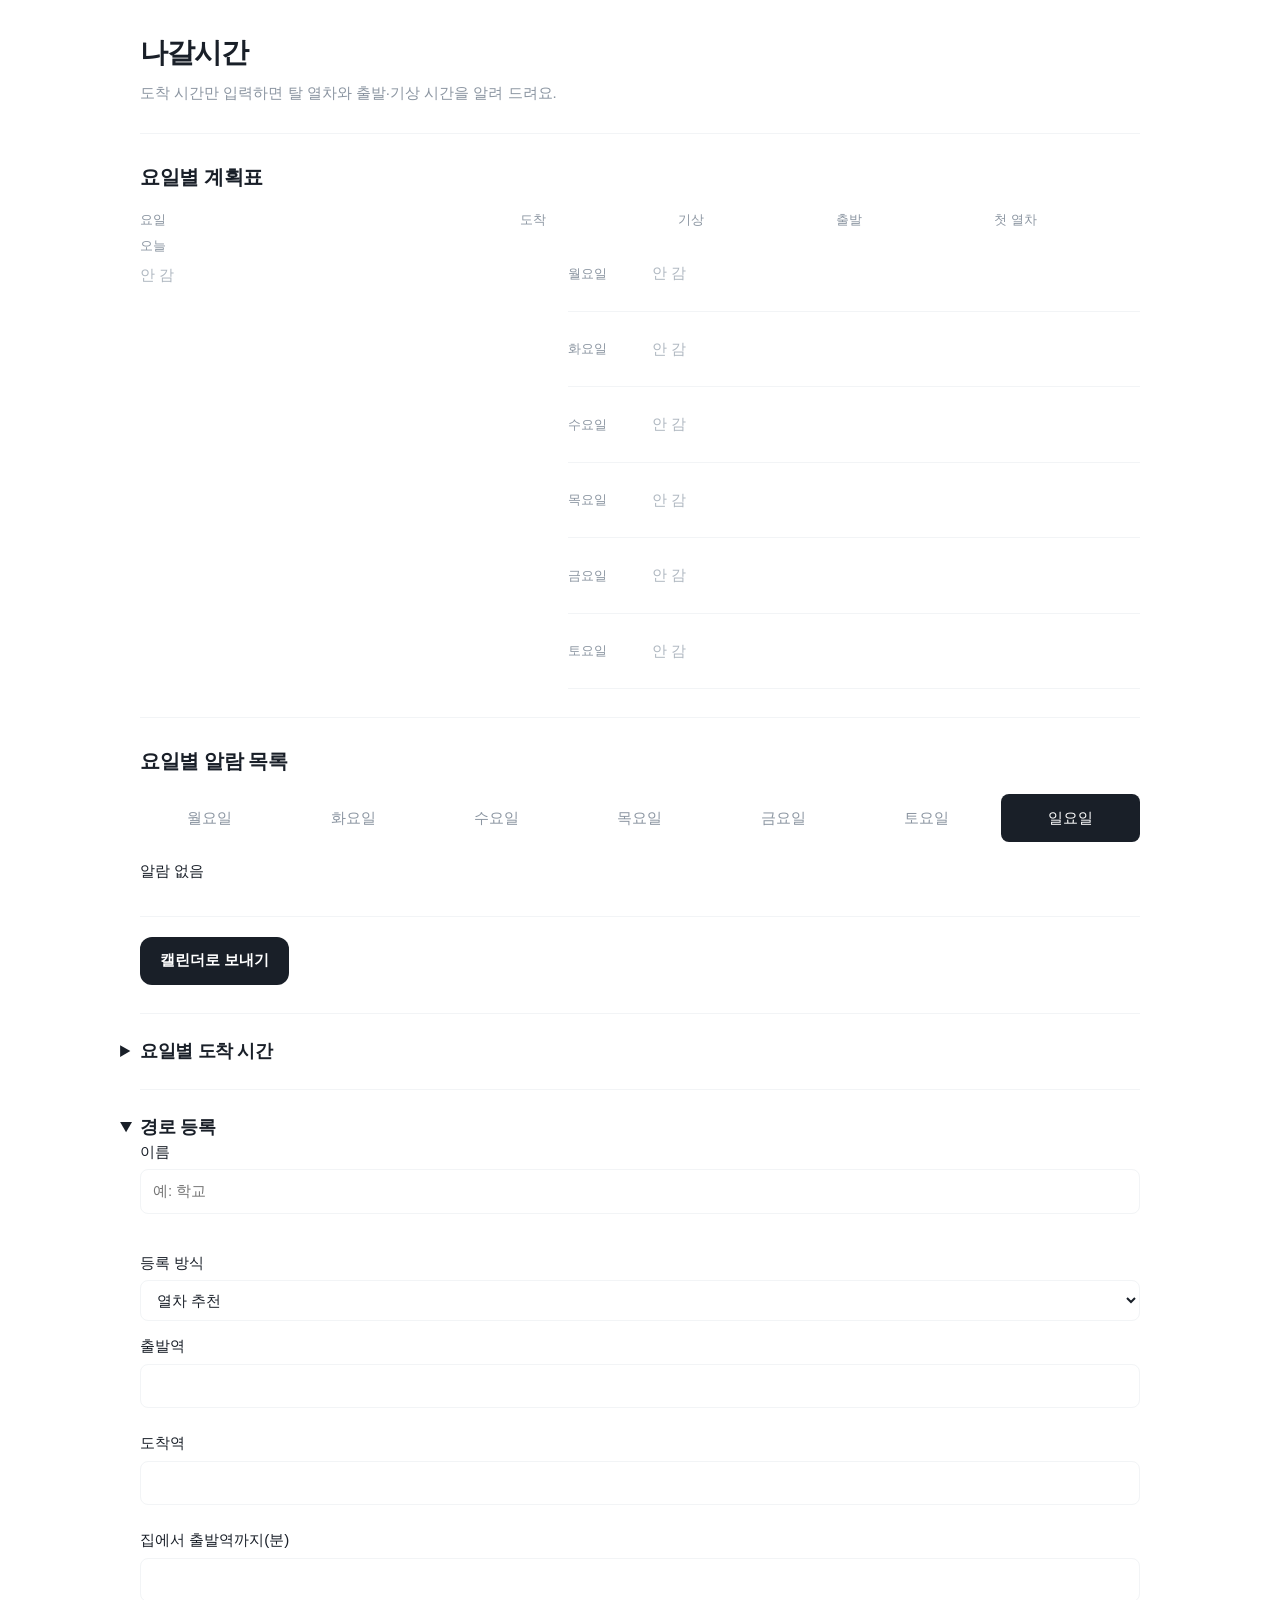
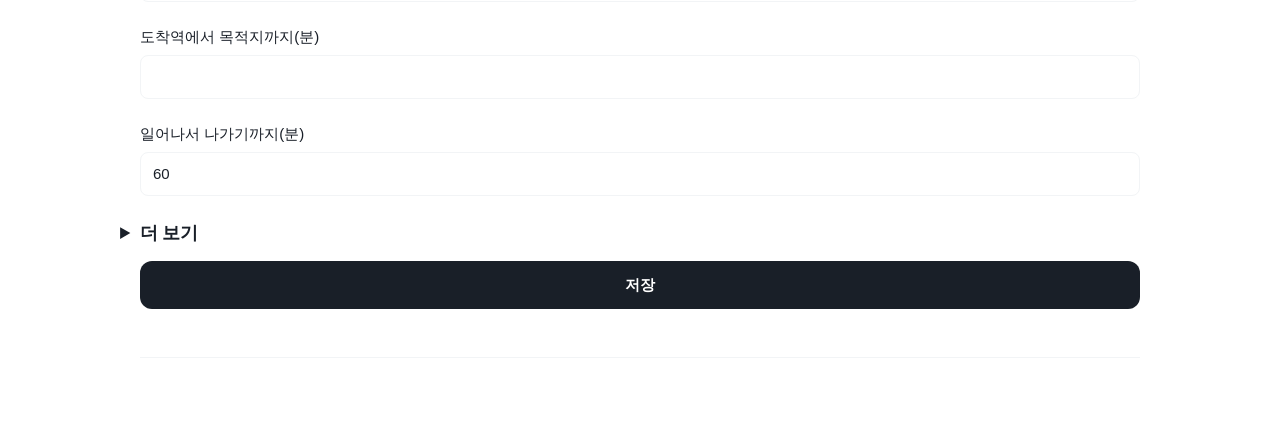
==== index.html @ 50c1e47e "style: 화면을 단순한 반응형 레이아웃으로 개편 Co-authored-by: Copilot <223556219+Copilot@users.noreply.github.com>" ====
<!doctype html>
<html lang="ko">
<head>
  <meta charset="utf-8">
  <meta name="viewport" content="width=device-width, initial-scale=1">
  <title>나갈시간</title>
  <link rel="stylesheet" href="css/style.css">
</head>
<body>
  <main>
    <header class="app-header">
      <h1>나갈시간</h1>
      <p>도착 시간만 입력하면 탈 열차와 출발·기상 시간을 알려 드려요.</p>
    </header>

    <section>
      <h2>요일별 계획표</h2>
      <div class="plan-table-head" aria-hidden="true">
        <span>요일</span>
        <div><span>도착</span><span>기상</span><span>출발</span><span>첫 열차</span></div>
      </div>
      <div id="plan-grid"></div>
    </section>

    <section>
      <h2>요일별 알람 목록</h2>
      <div id="alarm-tabs" role="tablist"></div>
      <div id="alarm-list"></div>
      <button id="download-ics" type="button">캘린더로 보내기</button>
    </section>

    <details id="week-registration">
      <summary>요일별 도착 시간</summary>
      <section>
        <p id="week-empty-message" hidden>먼저 경로를 등록해 주세요</p>
        <div id="week-inputs"></div>
      </section>
    </details>

    <details id="route-registration" open>
      <summary>경로 등록</summary>
      <form id="route-form">
        <label>
          이름
          <input id="route-name" name="name" type="text" placeholder="예: 학교">
          <span class="field-error" id="name-error"></span>
        </label>

        <label>
          등록 방식
          <select id="route-type" name="type">
            <option value="trip">열차 추천</option>
            <option value="custom">직접 입력</option>
          </select>
        </label>

        <div id="custom-fields" hidden>
          <label>
          열차 시각
          <textarea id="custom-times-input" name="customTimes" placeholder="07:47, 07:57"></textarea>
          <span class="field-error" id="custom-times-error"></span>
          </label>
          <label>
            집에서 역까지(분)
            <input id="walk-min" name="walkMin" type="number" min="0">
            <span class="field-error" id="walk-error"></span>
          </label>
          <label>
            탑승 후 이동 시간(분)
            <input id="ride-min" name="rideMin" type="number" min="0">
            <small>환승과 마지막 도보까지 포함한 전체 시간</small>
            <span class="field-error" id="ride-error"></span>
          </label>
          <label>
            준비 시간(분)
            <input id="prep-min" name="prepMin" type="number" min="0" value="60">
            <span class="field-error" id="prep-error"></span>
          </label>
          <label>
            최소 여유(분)
            <input id="slack-min" name="slackMin" type="number" min="0" value="10">
            <span class="field-error" id="slack-error"></span>
          </label>
        </div>

        <div id="trip-fields" hidden>
          <label>
            출발역
            <input id="trip-from" name="fromStation" list="trip-stations" autocomplete="off">
            <span class="field-error" id="trip-from-error"></span>
          </label>
          <label>
            도착역
            <input id="trip-to" name="toStation" list="trip-stations" autocomplete="off">
            <span class="field-error" id="trip-to-error"></span>
          </label>
          <datalist id="trip-stations"></datalist>
          <label>
            집에서 출발역까지(분)
            <input id="trip-walk-min" name="tripWalkMin" type="number" min="0">
            <span class="field-error" id="trip-walk-error"></span>
          </label>
          <label>
            도착역에서 목적지까지(분)
            <input id="trip-last-walk-min" name="lastWalkMin" type="number" min="0">
            <span class="field-error" id="trip-last-walk-error"></span>
          </label>
          <label>
            일어나서 나가기까지(분)
            <input id="trip-prep-min" name="tripPrepMin" type="number" min="0" value="60">
            <span class="field-error" id="trip-prep-error"></span>
          </label>
          <details>
            <summary>더 보기</summary>
            <label>
              최소 여유(분)
              <input id="trip-slack-min" name="tripSlackMin" type="number" min="0" value="5">
              <span class="field-error" id="trip-slack-error"></span>
            </label>
            <label>
              환승 시간(분)
              <input id="trip-transfer-min" name="transferMin" type="number" min="0" value="4">
              <span class="field-error" id="trip-transfer-error"></span>
            </label>
          </details>
        </div>

        <button type="submit">저장</button>
      </form>
      <div id="routes-list"></div>
    </details>
  </main>

  <script src="data/trips.js"></script>
  <script src="js/time.js"></script>
  <script src="js/calc.js"></script>
  <script src="js/storage.js"></script>
  <script src="js/ics.js"></script>
  <script src="js/ui.js"></script>
</body>
</html>
---- css/style.css ----
:root {
  --text: #191f28;
  --muted: #8b95a1;
  --dim: #b0b8c1;
  --line: #f2f4f6;
  --accent: #0052a4;
  --danger: #e5484d;
  --white: #ffffff;
  --radius: 12px;
}

* {
  box-sizing: border-box;
}

body {
  margin: 0;
  background: var(--white);
  color: var(--text);
  font-family: -apple-system, "Apple SD Gothic Neo", "Malgun Gothic", sans-serif;
  font-size: 15px;
  line-height: 1.5;
}

main {
  display: grid;
  gap: 0;
  margin: 0 auto;
  max-width: 1040px;
  padding: 32px 20px 64px;
}

.app-header {
  border-bottom: 1px solid var(--line);
  padding: 0 0 28px;
}

.app-header h1 {
  font-size: 28px;
  letter-spacing: -0.04em;
  margin: 0;
}

.app-header p,
small {
  color: var(--muted);
}

.app-header p {
  margin: 8px 0 0;
}

section {
  border-bottom: 1px solid var(--line);
  min-width: 0;
  padding: 28px 0;
}

section h2,
summary {
  letter-spacing: -0.02em;
}

section h2 {
  font-size: 20px;
  font-weight: 600;
  margin: 0 0 18px;
}

.plan-table-head {
  align-items: center;
  color: var(--muted);
  display: grid;
  font-size: 13px;
  grid-template-columns: 380px minmax(0, 1fr);
  margin-bottom: -1px;
  padding: 0 0 8px;
}

.plan-table-head > span {
  display: block;
}

.plan-table-head > div {
  display: grid;
  grid-template-columns: repeat(4, minmax(0, 1fr));
  gap: 12px;
}

#plan-grid {
  display: grid;
  gap: 0 48px;
  grid-template-columns: 380px minmax(0, 1fr);
}

.plan-card {
  border-bottom: 1px solid var(--line);
  min-width: 0;
  overflow-wrap: anywhere;
  padding: 18px 0;
}

.plan-card.today {
  border-bottom: 0;
  grid-column: 1;
  grid-row: 1 / span 7;
  padding-top: 0;
}

.plan-card:not(.today) {
  grid-column: 2;
  display: grid;
  grid-template-columns: 72px 1fr auto;
  gap: 12px;
  align-items: center;
}

.plan-card h3 {
  color: var(--muted);
  font-size: 13px;
  font-weight: 500;
  margin: 0;
}

.plan-card.today .plan-day {
  color: var(--muted);
  margin-bottom: 8px;
}

.plan-summary {
  font-size: 17px;
  font-weight: 600;
  margin: 0 0 18px;
}

.plan-card:not(.today) .plan-summary {
  margin: 0;
}

.plan-card.not-going {
  color: var(--dim);
}

.plan-card p {
  margin: 8px 0;
}

.key-times {
  display: flex;
  gap: 28px;
  margin: 0 0 24px;
}

.key-time {
  font-variant-numeric: tabular-nums;
  font-size: 32px;
  font-weight: 600;
  letter-spacing: -0.04em;
  line-height: 1.2;
}

.key-time.accent,
.accent,
.recommended {
  color: var(--accent);
}

.plan-card,
.alarm-item,
input[type="time"],
input[type="number"] {
  font-variant-numeric: tabular-nums;
}

.trip-flow {
  margin: 18px 0 24px;
}

.trip-flow-item {
  display: grid;
  grid-template-columns: 48px 24px minmax(0, 1fr);
  min-height: 42px;
  position: relative;
}

.trip-flow-item time {
  color: var(--muted);
  font-variant-numeric: tabular-nums;
  padding-top: 1px;
}

.trip-flow-marker {
  border-left: 2px solid var(--line);
  display: block;
  position: relative;
}

.trip-flow-marker::before {
  background: var(--accent);
  border-radius: 50%;
  content: "";
  height: 8px;
  left: -5px;
  position: absolute;
  top: 7px;
  width: 8px;
}

.trip-flow-text {
  padding: 0 0 14px 8px;
}

.line-1호선 .trip-flow-marker::before { background: #0052a4; }
.line-2호선 .trip-flow-marker::before { background: #00a84d; }
.line-7호선 .trip-flow-marker::before { background: #747f00; }
.line-경의중앙선 .trip-flow-marker::before { background: #77c4a3; }
.line-수인분당선 .trip-flow-marker::before { background: #f5a200; }

.trip-options {
  border-top: 1px solid var(--line);
  margin-top: 20px;
  padding-top: 16px;
}

.trip-options > strong {
  font-weight: 600;
}

.trip-option {
  align-items: center;
  display: flex;
  gap: 10px;
  margin: 12px 0;
}

.trip-option input {
  accent-color: var(--accent);
}

.trip-option-text {
  display: flex;
  flex: 1;
  justify-content: space-between;
  gap: 12px;
}

.trip-option.late,
.plan-error {
  color: var(--danger);
}

.trip-option-kind {
  color: var(--muted);
  white-space: nowrap;
}

.trip-option-kind.recommended {
  font-weight: 600;
}

.status-badge {
  color: var(--danger);
  font-weight: 500;
}

.status-badge.prev-day {
  color: var(--muted);
}

#alarm-tabs {
  display: grid;
  grid-template-columns: repeat(7, 1fr);
  gap: 4px;
  margin: 0 0 18px;
}

.alarm-tab {
  background: var(--white);
  border: 0;
  border-radius: 8px;
  color: var(--muted);
  cursor: pointer;
  font-weight: 500;
  padding: 9px 4px;
}

.alarm-tab.active {
  background: var(--text);
  color: var(--white);
}

#alarm-list {
  border-bottom: 1px solid var(--line);
  padding: 0 0 18px;
}

.alarm-summary {
  color: var(--text);
  font-weight: 500;
  margin: 0 0 16px;
}

.alarm-item {
  font-size: 15px;
  margin: 10px 0;
}

.alarm-item::first-letter {
  font-weight: 600;
}

#download-ics {
  margin-top: 20px;
}

button {
  background: var(--text);
  border: 0;
  border-radius: var(--radius);
  color: var(--white);
  cursor: pointer;
  font: inherit;
  font-weight: 600;
  min-height: 48px;
  padding: 12px 20px;
}

button:hover {
  opacity: 0.88;
}

button:focus-visible,
input:focus-visible,
select:focus-visible,
textarea:focus-visible {
  outline: 3px solid rgb(0 82 164 / 20%);
  outline-offset: 2px;
}

input,
select,
textarea {
  background: var(--white);
  border: 1px solid var(--line);
  border-radius: 8px;
  color: var(--text);
  font: inherit;
  min-width: 0;
  padding: 10px 12px;
}

label {
  display: grid;
  gap: 6px;
}

form {
  display: grid;
  gap: 14px;
}

textarea {
  min-height: 60px;
}

.field-error {
  color: var(--danger);
  min-height: 1.2em;
}

#week-registration,
#route-registration {
  border-bottom: 1px solid var(--line);
  padding: 24px 0;
}

#week-registration summary,
#route-registration summary {
  cursor: pointer;
  font-size: 18px;
  font-weight: 600;
  list-style-position: outside;
}

#week-registration section {
  border-bottom: 0;
  padding: 20px 0 0;
}

#week-inputs {
  display: grid;
  gap: 10px;
}

.week-row {
  align-items: center;
  display: grid;
  gap: 12px;
  grid-template-columns: 80px 1fr 140px;
}

#routes-list {
  display: grid;
  gap: 16px;
  margin-top: 24px;
}

#routes-list article {
  border-top: 1px solid var(--line);
  padding-top: 16px;
}

#routes-list h3 {
  margin: 0;
}

#routes-list p {
  color: var(--muted);
}

@media (max-width: 899px) {
  main {
    padding: 24px 16px 48px;
  }

  #plan-grid {
    display: block;
  }

  .plan-table-head {
    display: none;
  }

  .plan-card.today {
    padding-bottom: 24px;
  }

  .plan-card:not(.today) {
    display: block;
    padding: 16px 0;
  }

  .plan-card:not(.today) .plan-summary {
    margin-top: 4px;
  }
}

@media (max-width: 600px) {
  main {
    padding: 20px 14px 40px;
  }

  section {
    padding: 24px 0;
  }

  .key-times {
    gap: 20px;
  }

  .key-time {
    font-size: 32px;
  }

  .trip-option-text {
    align-items: flex-start;
    flex-direction: column;
    gap: 0;
  }

  .week-row {
    grid-template-columns: 1fr;
  }
}
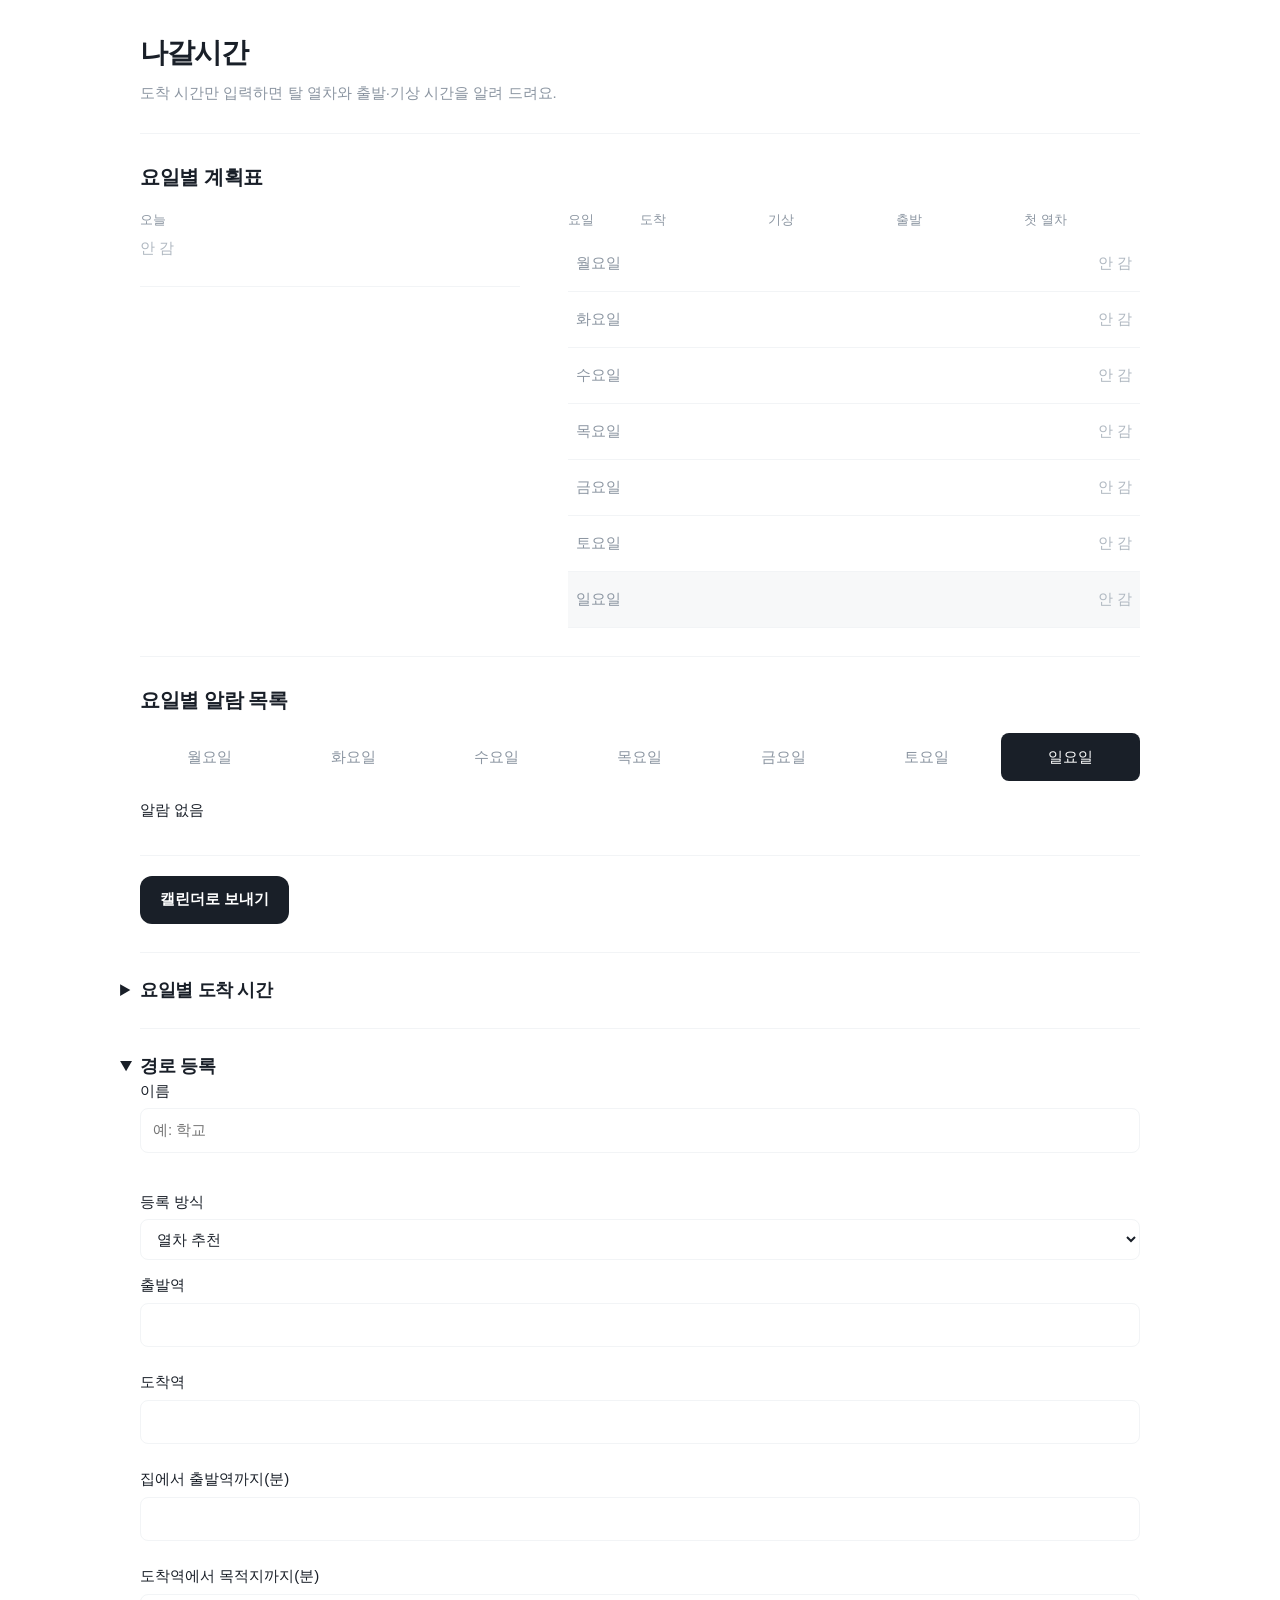
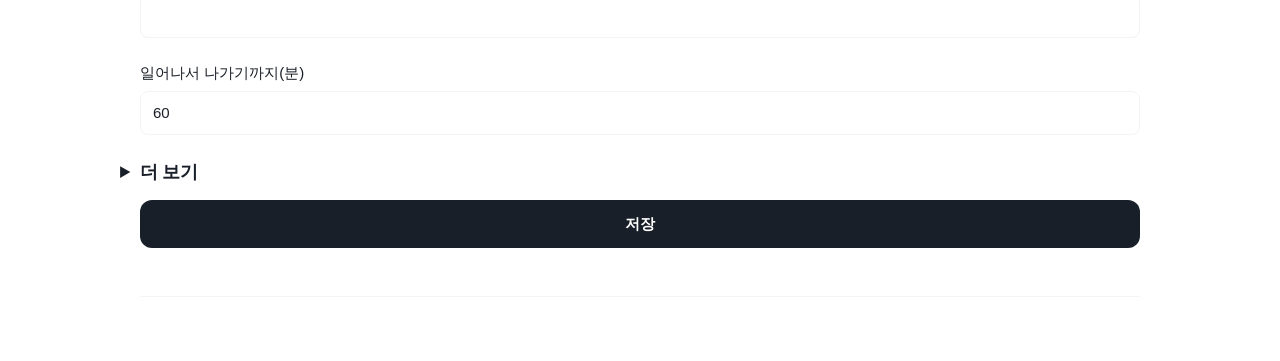
==== commit 0b6f658b: "fix: PC 계획표와 오늘 상세 영역 분리 Co-authored-by: Copilot <223556219+Copilot@users.noreply.github.com>" ====
--- a/index.html
+++ b/index.html
@@ -15,11 +15,16 @@
 
     <section>
       <h2>요일별 계획표</h2>
-      <div class="plan-table-head" aria-hidden="true">
-        <span>요일</span>
-        <div><span>도착</span><span>기상</span><span>출발</span><span>첫 열차</span></div>
+      <div class="plan-layout">
+        <div id="today-panel"></div>
+        <div class="week-table-wrap">
+          <div class="plan-table-head" aria-hidden="true">
+            <span>요일</span>
+            <div><span>도착</span><span>기상</span><span>출발</span><span>첫 열차</span></div>
+          </div>
+          <div id="plan-grid"></div>
+        </div>
       </div>
-      <div id="plan-grid"></div>
     </section>
 
     <section>
--- a/css/style.css
+++ b/css/style.css
@@ -67,12 +67,29 @@
   margin: 0 0 18px;
 }
 
+.plan-layout {
+  display: grid;
+  gap: 48px;
+  grid-template-columns: 380px minmax(0, 1fr);
+  min-width: 0;
+}
+
+#today-panel,
+.week-table-wrap,
+#plan-grid,
+.plan-card,
+.plan-row,
+.trip-option-text,
+.trip-flow-text {
+  min-width: 0;
+}
+
 .plan-table-head {
   align-items: center;
   color: var(--muted);
   display: grid;
   font-size: 13px;
-  grid-template-columns: 380px minmax(0, 1fr);
+  grid-template-columns: 72px minmax(0, 1fr);
   margin-bottom: -1px;
   padding: 0 0 8px;
 }
@@ -81,16 +98,20 @@
   display: block;
 }
 
+.plan-table-head > div,
+.plan-row {
+  display: grid;
+  grid-template-columns: 72px repeat(4, minmax(0, 1fr));
+  gap: 12px;
+}
+
 .plan-table-head > div {
-  display: grid;
   grid-template-columns: repeat(4, minmax(0, 1fr));
-  gap: 12px;
 }
 
 #plan-grid {
   display: grid;
-  gap: 0 48px;
-  grid-template-columns: 380px minmax(0, 1fr);
+  gap: 0;
 }
 
 .plan-card {
@@ -98,21 +119,7 @@
   min-width: 0;
   overflow-wrap: anywhere;
   padding: 18px 0;
-}
-
-.plan-card.today {
-  border-bottom: 0;
-  grid-column: 1;
-  grid-row: 1 / span 7;
   padding-top: 0;
-}
-
-.plan-card:not(.today) {
-  grid-column: 2;
-  display: grid;
-  grid-template-columns: 72px 1fr auto;
-  gap: 12px;
-  align-items: center;
 }
 
 .plan-card h3 {
@@ -127,6 +134,75 @@
   margin-bottom: 8px;
 }
 
+.plan-row {
+  align-items: center;
+  background: var(--white);
+  border: 0;
+  border-bottom: 1px solid var(--line);
+  border-radius: 0;
+  color: var(--text);
+  cursor: pointer;
+  font: inherit;
+  font-variant-numeric: tabular-nums;
+  min-height: 56px;
+  padding: 12px 8px;
+  text-align: left;
+  width: 100%;
+}
+
+.plan-row:hover,
+.plan-row.selected {
+  background: #f7f8f9;
+}
+
+.plan-row-day,
+.plan-row-arrive,
+.plan-row-time,
+.plan-row-train {
+  min-width: 0;
+  overflow: hidden;
+  text-overflow: ellipsis;
+  white-space: nowrap;
+}
+
+.plan-row-day {
+  color: var(--muted);
+}
+
+.plan-row-arrive,
+.plan-row-time {
+  text-align: right;
+}
+
+.plan-row-train {
+  align-items: center;
+  display: flex;
+  gap: 6px;
+}
+
+.line-dot {
+  background: var(--accent);
+  border-radius: 50%;
+  display: inline-block;
+  flex: 0 0 8px;
+  height: 8px;
+  width: 8px;
+}
+
+.line-1호선 { background: #0052a4; }
+.line-2호선 { background: #00a84d; }
+.line-7호선 { background: #747f00; }
+.line-경의중앙선 { background: #77c4a3; }
+.line-수인분당선 { background: #f5a200; }
+
+.plan-row-empty {
+  color: var(--dim);
+  grid-column: 2 / -1;
+  min-width: 0;
+  text-align: right;
+  word-break: keep-all;
+}
+
 .plan-summary {
   font-size: 17px;
   font-weight: 600;
@@ -139,6 +215,14 @@
 
 .plan-card.not-going {
   color: var(--dim);
+}
+
+.plan-card,
+.plan-row,
+.plan-summary,
+.trip-flow-text,
+.trip-option-text {
+  word-break: keep-all;
 }
 
 .plan-card p {
@@ -435,13 +519,12 @@
     padding-bottom: 24px;
   }
 
-  .plan-card:not(.today) {
+  .plan-layout {
     display: block;
-    padding: 16px 0;
-  }
-
-  .plan-card:not(.today) .plan-summary {
-    margin-top: 4px;
+  }
+
+  #today-panel {
+    padding-bottom: 24px;
   }
 }
 
@@ -468,6 +551,10 @@
     gap: 0;
   }
 
+  .week-table-wrap {
+    display: none;
+  }
+
   .week-row {
     grid-template-columns: 1fr;
   }
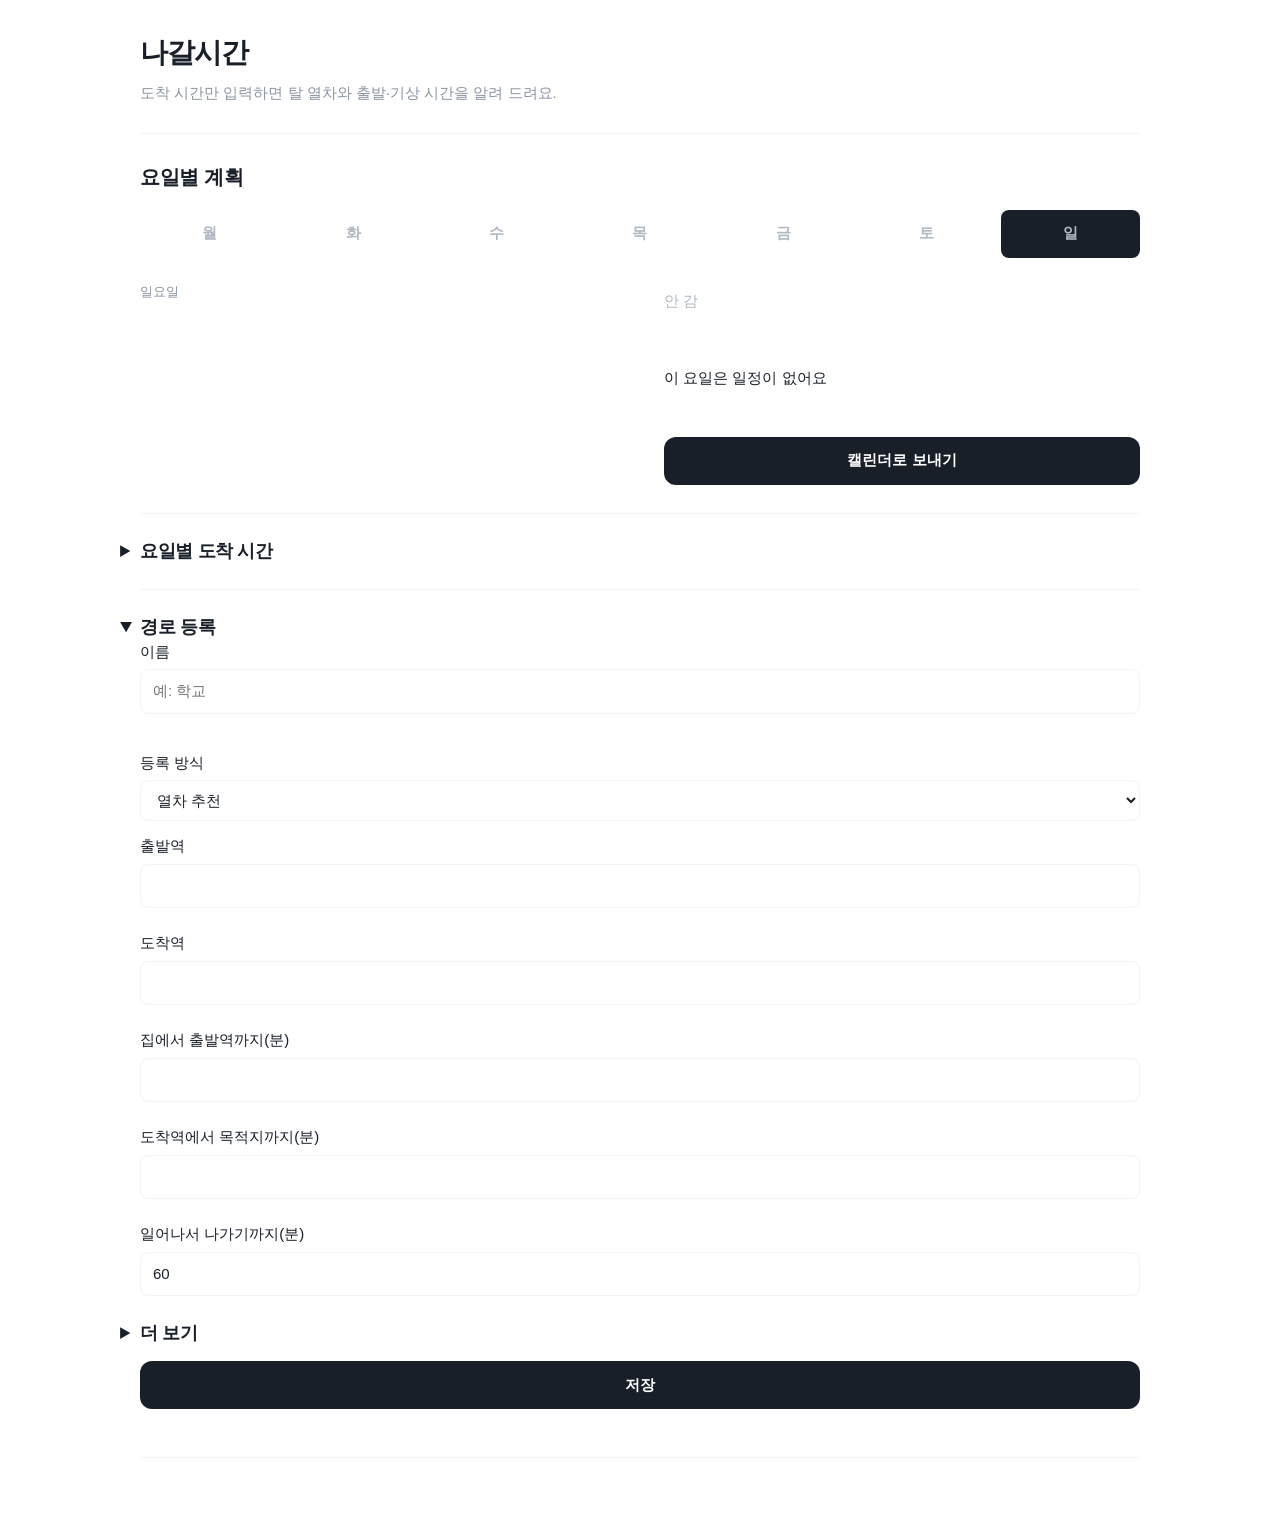
==== commit b4436472: "feat: 요일 탭 기반 계획 화면으로 통합 Co-authored-by: Copilot <223556219+Copilot@users.noreply.github.com>" ====
--- a/index.html
+++ b/index.html
@@ -14,22 +14,9 @@
     </header>
 
     <section>
-      <h2>요일별 계획표</h2>
-      <div class="plan-layout">
-        <div id="today-panel"></div>
-        <div class="week-table-wrap">
-          <div class="plan-table-head" aria-hidden="true">
-            <span>요일</span>
-            <div><span>도착</span><span>기상</span><span>출발</span><span>첫 열차</span></div>
-          </div>
-          <div id="plan-grid"></div>
-        </div>
-      </div>
-    </section>
-
-    <section>
-      <h2>요일별 알람 목록</h2>
-      <div id="alarm-tabs" role="tablist"></div>
+      <h2>요일별 계획</h2>
+      <div id="day-tabs" role="tablist"></div>
+      <div id="selected-plan"></div>
       <div id="alarm-list"></div>
       <button id="download-ics" type="button">캘린더로 보내기</button>
     </section>
--- a/css/style.css
+++ b/css/style.css
@@ -559,3 +559,112 @@
     grid-template-columns: 1fr;
   }
 }
+
+/* 선택한 요일만 표시하는 계획 화면 */
+#day-tabs {
+  display: grid;
+  gap: 4px;
+  grid-template-columns: repeat(7, minmax(0, 1fr));
+  margin-bottom: 24px;
+}
+
+.day-tab {
+  background: var(--white);
+  border: 0;
+  border-radius: 8px;
+  color: var(--text);
+  min-width: 0;
+  padding: 10px 4px;
+  white-space: nowrap;
+}
+
+.day-tab.active {
+  background: var(--text);
+  color: var(--white);
+}
+
+.day-tab.not-going {
+  color: var(--dim);
+}
+
+#selected-plan {
+  display: grid;
+  gap: 32px 48px;
+  grid-template-columns: minmax(0, 1fr) minmax(0, 1fr);
+  min-width: 0;
+}
+
+#selected-plan > .plan-card {
+  display: contents;
+}
+
+.selected-plan-main,
+.selected-plan-choices {
+  min-width: 0;
+  word-break: keep-all;
+}
+
+.selected-plan-main {
+  grid-column: 1;
+}
+
+.selected-plan-choices {
+  grid-column: 2;
+  grid-row: 1;
+  min-width: 0;
+}
+
+.selected-plan-main > .plan-day {
+  color: var(--muted);
+  font-size: 13px;
+  font-weight: 500;
+  margin: 0 0 8px;
+}
+
+.selected-plan-main .trip-flow,
+.selected-plan-main .plan-error {
+  min-width: 0;
+}
+
+#selected-plan > #alarm-list {
+  border-bottom: 0;
+  grid-column: 2;
+  grid-row: 2;
+  min-width: 0;
+  padding: 0;
+}
+
+#selected-plan > #download-ics {
+  grid-column: 2;
+  grid-row: 3;
+  margin-top: 0;
+  min-width: 0;
+}
+
+#selected-plan > #alarm-list > p {
+  word-break: keep-all;
+}
+
+@media (max-width: 899px) {
+  #selected-plan {
+    display: block;
+  }
+
+  #selected-plan > .plan-card {
+    display: block;
+  }
+
+  .selected-plan-choices {
+    margin-top: 24px;
+  }
+
+  #selected-plan > #alarm-list {
+    border-bottom: 1px solid var(--line);
+    margin-top: 24px;
+    padding-bottom: 18px;
+  }
+
+  #selected-plan > #download-ics {
+    margin-top: 20px;
+  }
+}
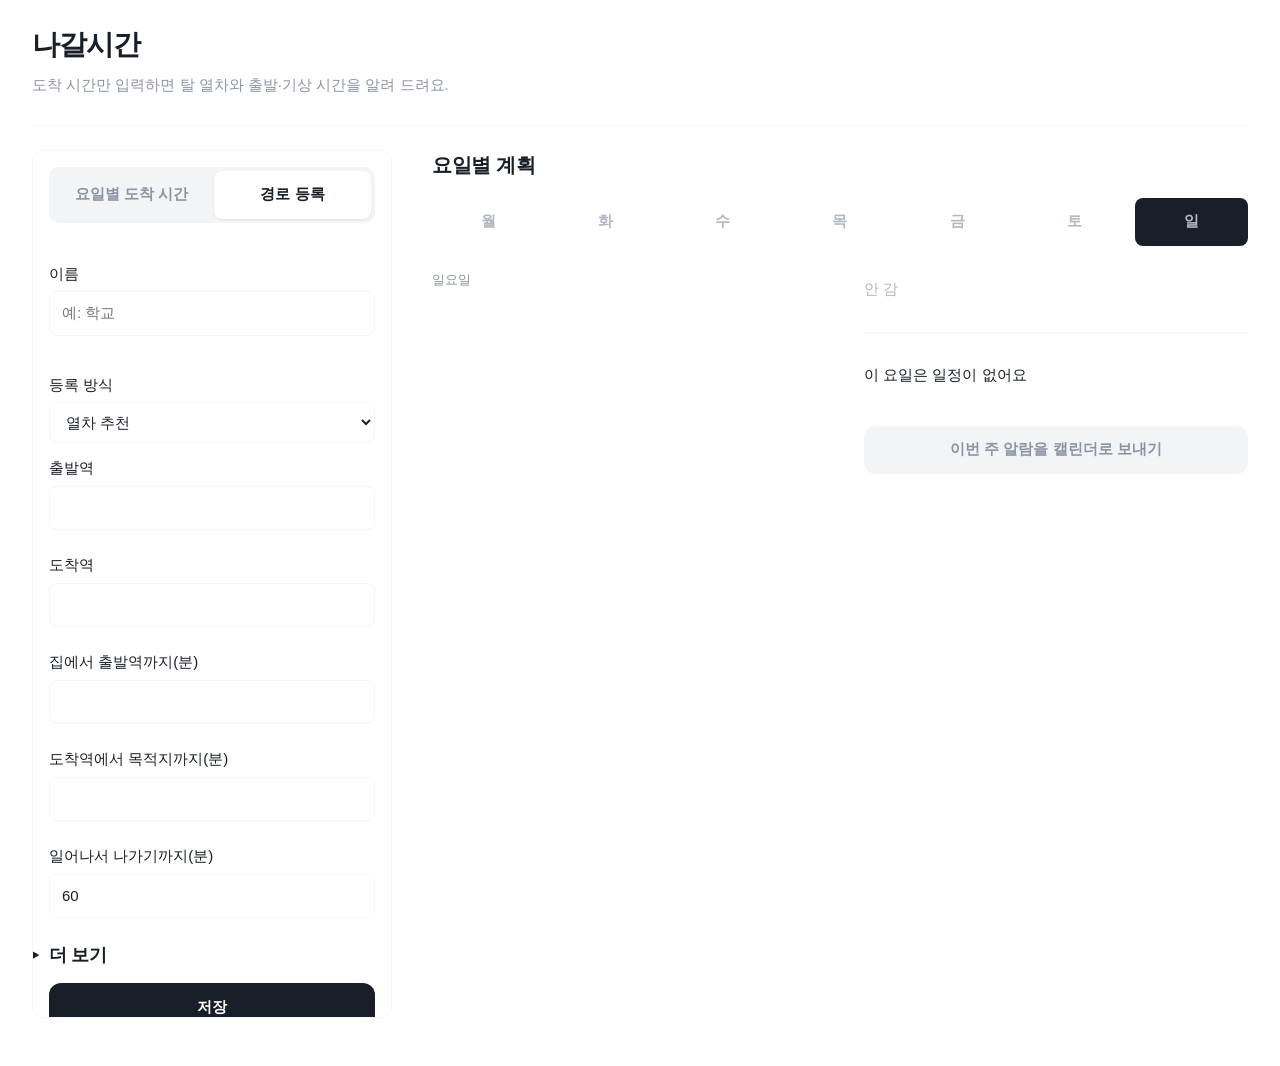
==== commit 7680d910: "feat: 좌측 sticky 설정 패널 레이아웃 추가 Co-authored-by: Copilot <223556219+Copilot@users.noreply.github.com>" ====
--- a/index.html
+++ b/index.html
@@ -13,7 +13,7 @@
       <p>도착 시간만 입력하면 탈 열차와 출발·기상 시간을 알려 드려요.</p>
     </header>
 
-    <section>
+    <section class="plan-section">
       <h2>요일별 계획</h2>
       <div id="day-tabs" role="tablist"></div>
       <div id="selected-plan"></div>
@@ -21,16 +21,18 @@
       <button id="download-ics" type="button">캘린더로 보내기</button>
     </section>
 
-    <details id="week-registration">
-      <summary>요일별 도착 시간</summary>
-      <section>
+    <aside class="side-panel">
+      <div class="panel-tabs" role="tablist">
+        <button type="button" class="panel-tab" data-panel="week-registration" role="tab">요일별 도착 시간</button>
+        <button type="button" class="panel-tab" data-panel="route-registration" role="tab">경로 등록</button>
+      </div>
+
+      <div id="week-registration" class="panel-body">
         <p id="week-empty-message" hidden>먼저 경로를 등록해 주세요</p>
         <div id="week-inputs"></div>
-      </section>
-    </details>
+      </div>
 
-    <details id="route-registration" open>
-      <summary>경로 등록</summary>
+      <div id="route-registration" class="panel-body" hidden>
       <form id="route-form">
         <label>
           이름
@@ -120,7 +122,8 @@
         <button type="submit">저장</button>
       </form>
       <div id="routes-list"></div>
-    </details>
+      </div>
+    </aside>
   </main>
 
   <script src="data/trips.js"></script>
--- a/css/style.css
+++ b/css/style.css
@@ -67,51 +67,10 @@
   margin: 0 0 18px;
 }
 
-.plan-layout {
-  display: grid;
-  gap: 48px;
-  grid-template-columns: 380px minmax(0, 1fr);
-  min-width: 0;
-}
-
-#today-panel,
-.week-table-wrap,
-#plan-grid,
 .plan-card,
-.plan-row,
 .trip-option-text,
 .trip-flow-text {
   min-width: 0;
-}
-
-.plan-table-head {
-  align-items: center;
-  color: var(--muted);
-  display: grid;
-  font-size: 13px;
-  grid-template-columns: 72px minmax(0, 1fr);
-  margin-bottom: -1px;
-  padding: 0 0 8px;
-}
-
-.plan-table-head > span {
-  display: block;
-}
-
-.plan-table-head > div,
-.plan-row {
-  display: grid;
-  grid-template-columns: 72px repeat(4, minmax(0, 1fr));
-  gap: 12px;
-}
-
-.plan-table-head > div {
-  grid-template-columns: repeat(4, minmax(0, 1fr));
-}
-
-#plan-grid {
-  display: grid;
-  gap: 0;
 }
 
 .plan-card {
@@ -134,91 +93,17 @@
   margin-bottom: 8px;
 }
 
-.plan-row {
-  align-items: center;
-  background: var(--white);
-  border: 0;
-  border-bottom: 1px solid var(--line);
-  border-radius: 0;
-  color: var(--text);
-  cursor: pointer;
-  font: inherit;
-  font-variant-numeric: tabular-nums;
-  min-height: 56px;
-  padding: 12px 8px;
-  text-align: left;
-  width: 100%;
-}
-
-.plan-row:hover,
-.plan-row.selected {
-  background: #f7f8f9;
-}
-
-.plan-row-day,
-.plan-row-arrive,
-.plan-row-time,
-.plan-row-train {
-  min-width: 0;
-  overflow: hidden;
-  text-overflow: ellipsis;
-  white-space: nowrap;
-}
-
-.plan-row-day {
-  color: var(--muted);
-}
-
-.plan-row-arrive,
-.plan-row-time {
-  text-align: right;
-}
-
-.plan-row-train {
-  align-items: center;
-  display: flex;
-  gap: 6px;
-}
-
-.line-dot {
-  background: var(--accent);
-  border-radius: 50%;
-  display: inline-block;
-  flex: 0 0 8px;
-  height: 8px;
-  width: 8px;
-}
-
-.line-1호선 { background: #0052a4; }
-.line-2호선 { background: #00a84d; }
-.line-7호선 { background: #747f00; }
-.line-경의중앙선 { background: #77c4a3; }
-.line-수인분당선 { background: #f5a200; }
-
-.plan-row-empty {
-  color: var(--dim);
-  grid-column: 2 / -1;
-  min-width: 0;
-  text-align: right;
-  word-break: keep-all;
-}
-
 .plan-summary {
   font-size: 17px;
   font-weight: 600;
   margin: 0 0 18px;
 }
 
-.plan-card:not(.today) .plan-summary {
-  margin: 0;
-}
-
 .plan-card.not-going {
   color: var(--dim);
 }
 
 .plan-card,
-.plan-row,
 .plan-summary,
 .trip-flow-text,
 .trip-option-text {
@@ -262,7 +147,7 @@
 
 .trip-flow-item {
   display: grid;
-  grid-template-columns: 48px 24px minmax(0, 1fr);
+  grid-template-columns: 48px 12px minmax(0, 1fr);
   min-height: 42px;
   position: relative;
 }
@@ -274,31 +159,54 @@
 }
 
 .trip-flow-marker {
-  border-left: 2px solid var(--line);
+  border-left: 3px solid transparent;
   display: block;
   position: relative;
+}
+
+.trip-flow-item.train .trip-flow-marker,
+.trip-flow-item.transfer .trip-flow-marker {
+  border-left-color: var(--line-color);
 }
 
 .trip-flow-marker::before {
   background: var(--accent);
   border-radius: 50%;
   content: "";
-  height: 8px;
-  left: -5px;
+  height: 10px;
+  left: -6px;
   position: absolute;
   top: 7px;
+  width: 10px;
+}
+
+.trip-flow-item.train .trip-flow-marker::before {
+  background: var(--line-color);
+}
+
+.trip-flow-item.walk .trip-flow-marker {
+  border-left: 3px dotted var(--muted);
+}
+
+.trip-flow-item.walk .trip-flow-marker::before {
+  background: var(--white);
+  border: 1px solid var(--muted);
+  height: 8px;
+  left: -6px;
   width: 8px;
+}
+
+.trip-flow-item.transfer .trip-flow-marker::before {
+  background: var(--white);
+  border: 2px solid var(--text);
+  height: 10px;
+  left: -7px;
+  width: 10px;
 }
 
 .trip-flow-text {
   padding: 0 0 14px 8px;
 }
-
-.line-1호선 .trip-flow-marker::before { background: #0052a4; }
-.line-2호선 .trip-flow-marker::before { background: #00a84d; }
-.line-7호선 .trip-flow-marker::before { background: #747f00; }
-.line-경의중앙선 .trip-flow-marker::before { background: #77c4a3; }
-.line-수인분당선 .trip-flow-marker::before { background: #f5a200; }
 
 .trip-options {
   border-top: 1px solid var(--line);
@@ -333,6 +241,10 @@
   color: var(--danger);
 }
 
+.trip-option.tight {
+  color: #d97706;
+}
+
 .trip-option-kind {
   color: var(--muted);
   white-space: nowrap;
@@ -349,28 +261,6 @@
 
 .status-badge.prev-day {
   color: var(--muted);
-}
-
-#alarm-tabs {
-  display: grid;
-  grid-template-columns: repeat(7, 1fr);
-  gap: 4px;
-  margin: 0 0 18px;
-}
-
-.alarm-tab {
-  background: var(--white);
-  border: 0;
-  border-radius: 8px;
-  color: var(--muted);
-  cursor: pointer;
-  font-weight: 500;
-  padding: 9px 4px;
-}
-
-.alarm-tab.active {
-  background: var(--text);
-  color: var(--white);
 }
 
 #alarm-list {
@@ -395,6 +285,12 @@
 
 #download-ics {
   margin-top: 20px;
+}
+
+#download-ics:disabled {
+  background: var(--line);
+  color: var(--muted);
+  cursor: not-allowed;
 }
 
 button {
@@ -507,25 +403,6 @@
     padding: 24px 16px 48px;
   }
 
-  #plan-grid {
-    display: block;
-  }
-
-  .plan-table-head {
-    display: none;
-  }
-
-  .plan-card.today {
-    padding-bottom: 24px;
-  }
-
-  .plan-layout {
-    display: block;
-  }
-
-  #today-panel {
-    padding-bottom: 24px;
-  }
 }
 
 @media (max-width: 600px) {
@@ -549,10 +426,6 @@
     align-items: flex-start;
     flex-direction: column;
     gap: 0;
-  }
-
-  .week-table-wrap {
-    display: none;
   }
 
   .week-row {
@@ -668,3 +541,111 @@
     margin-top: 20px;
   }
 }
+
+/* 전체 레이아웃: 제목, 왼쪽 설정 패널, 오른쪽 계획 */
+main {
+  max-width: 1440px;
+  padding: 24px 32px 48px;
+  grid-template-columns: 360px minmax(0, 1fr);
+  grid-template-areas:
+    "header header"
+    "panel plan";
+  column-gap: 40px;
+  align-items: start;
+}
+
+.app-header {
+  grid-area: header;
+}
+
+main > .plan-section {
+  grid-area: plan;
+  border-bottom: 0;
+  padding-top: 24px;
+}
+
+.side-panel {
+  grid-area: panel;
+  margin-top: 24px;
+  position: sticky;
+  top: 16px;
+  max-height: calc(100vh - 32px);
+  overflow-y: auto;
+  border: 1px solid var(--line);
+  border-radius: var(--radius);
+  padding: 16px;
+  min-width: 0;
+}
+
+.panel-tabs {
+  display: grid;
+  grid-template-columns: 1fr 1fr;
+  gap: 4px;
+  background: var(--line);
+  border-radius: 10px;
+  padding: 4px;
+  margin-bottom: 16px;
+}
+
+.panel-tab {
+  background: transparent;
+  color: var(--muted);
+  border: 0;
+  border-radius: 8px;
+  padding: 8px 0;
+  font-weight: 600;
+  margin: 0;
+  width: auto;
+}
+
+.panel-tab.active {
+  background: var(--white);
+  color: var(--text);
+  box-shadow: 0 1px 2px rgb(0 0 0 / 8%);
+}
+
+.panel-body {
+  min-width: 0;
+}
+
+.side-panel .week-row {
+  grid-template-columns: 64px minmax(0, 1fr);
+}
+
+.side-panel .week-row input,
+.side-panel .week-row select {
+  width: 100%;
+}
+
+#selected-plan {
+  grid-template-rows: auto auto 1fr;
+  row-gap: 24px;
+  align-items: start;
+}
+
+.selected-plan-main {
+  grid-row: 1 / span 3;
+}
+
+#selected-plan > #alarm-list {
+  border-top: 1px solid var(--line);
+  padding-top: 16px;
+}
+
+@media (max-width: 899px) {
+  main {
+    grid-template-columns: minmax(0, 1fr);
+    grid-template-areas:
+      "header"
+      "plan"
+      "panel";
+    padding: 20px 16px 40px;
+  }
+
+  .side-panel {
+    position: static;
+    max-height: none;
+    overflow: visible;
+    margin-top: 0;
+  }
+}
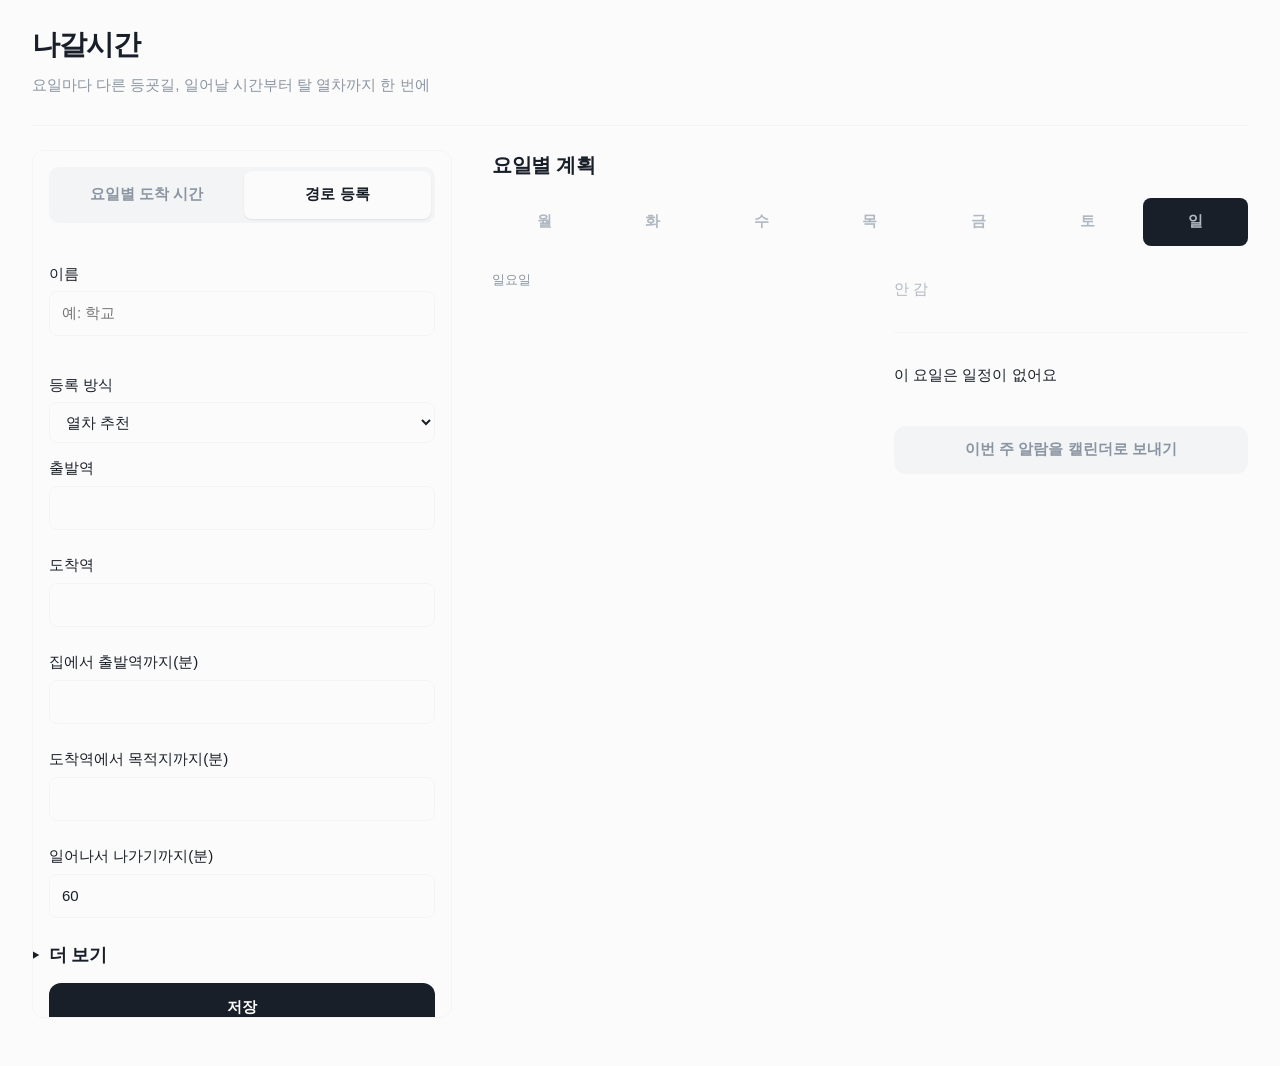
==== commit bd8bc5e0: "fix: 서비스 문구 수정" ====
--- a/index.html
+++ b/index.html
@@ -10,7 +10,7 @@
   <main>
     <header class="app-header">
       <h1>나갈시간</h1>
-      <p>도착 시간만 입력하면 탈 열차와 출발·기상 시간을 알려 드려요.</p>
+      <p>요일마다 다른 등굣길, 일어날 시간부터 탈 열차까지 한 번에</p>
     </header>
 
     <section class="plan-section">
--- a/css/style.css
+++ b/css/style.css
@@ -5,7 +5,7 @@
   --line: #f2f4f6;
   --accent: #0052a4;
   --danger: #e5484d;
-  --white: #ffffff;
+  --white: #fbfbfb;
   --radius: 12px;
 }
 
@@ -132,6 +132,11 @@
 .accent,
 .recommended {
   color: var(--accent);
+}
+
+.plan-hint {
+  color: var(--muted);
+  margin: -12px 0 24px;
 }
 
 .plan-card,
@@ -546,7 +551,7 @@
 main {
   max-width: 1440px;
   padding: 24px 32px 48px;
-  grid-template-columns: 360px minmax(0, 1fr);
+  grid-template-columns: 420px minmax(0, 1fr);
   grid-template-areas:
     "header header"
     "panel plan";
@@ -608,13 +613,28 @@
   min-width: 0;
 }
 
+.side-panel #week-inputs {
+  gap: 14px;
+}
+
 .side-panel .week-row {
-  grid-template-columns: 64px minmax(0, 1fr);
+  grid-template-columns: minmax(0, 1fr) 160px;
+  gap: 6px 8px;
+}
+
+.side-panel .week-row > label {
+  grid-column: 1 / -1;
+  font-weight: 600;
+}
+
+.side-panel .week-row > input:nth-child(2) {
+  grid-column: 1 / -1;
 }
 
 .side-panel .week-row input,
 .side-panel .week-row select {
   width: 100%;
+  min-width: 0;
 }
 
 #selected-plan {
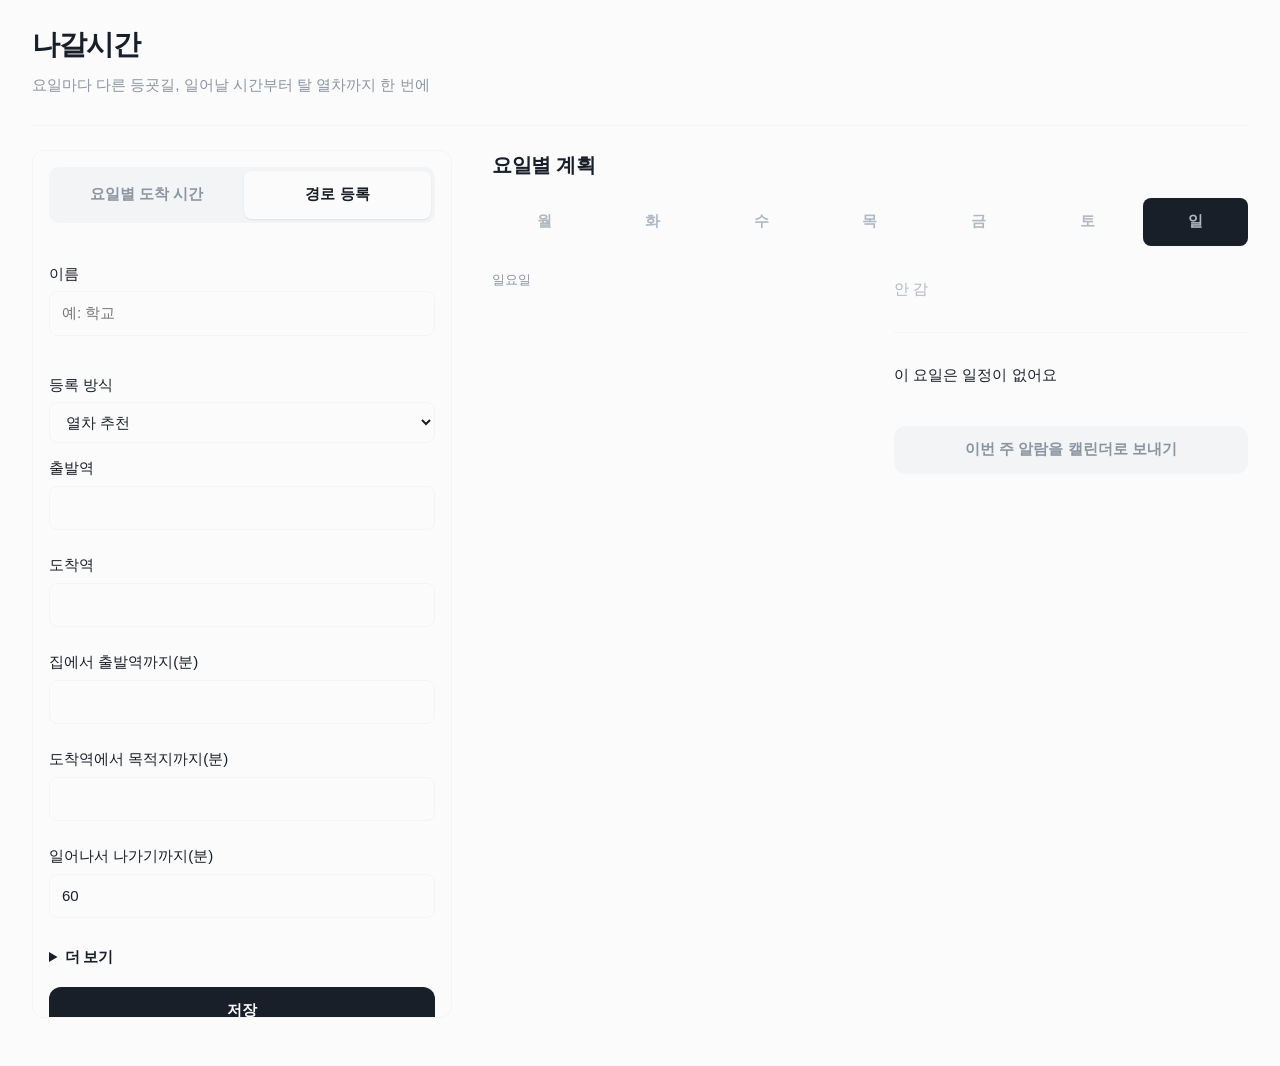
==== commit a984226c: "feat: 환승역 지정과 휴대폰 화면 보완" ====
--- a/index.html
+++ b/index.html
@@ -107,6 +107,12 @@
           <details>
             <summary>더 보기</summary>
             <label>
+              환승역 (선택)
+              <input id="trip-via" name="viaStation" list="trip-stations" autocomplete="off" placeholder="비워 두면 자동으로 찾아요">
+              <small>예: 회기. 이 역에서 갈아타는 열차만 추천해요</small>
+              <span class="field-error" id="trip-via-error"></span>
+            </label>
+            <label>
               최소 여유(분)
               <input id="trip-slack-min" name="tripSlackMin" type="number" min="0" value="5">
               <span class="field-error" id="trip-slack-error"></span>
@@ -119,7 +125,10 @@
           </details>
         </div>
 
-        <button type="submit">저장</button>
+        <div class="form-actions">
+          <button id="route-submit" type="submit">저장</button>
+          <button id="route-cancel" class="secondary" type="button" hidden>취소</button>
+        </div>
       </form>
       <div id="routes-list"></div>
       </div>
--- a/css/style.css
+++ b/css/style.css
@@ -284,8 +284,10 @@
   margin: 10px 0;
 }
 
-.alarm-item::first-letter {
-  font-weight: 600;
+.alarm-item strong {
+  font-variant-numeric: tabular-nums;
+  font-weight: 600;
+  margin-right: 8px;
 }
 
 #download-ics {
@@ -401,6 +403,16 @@
 
 #routes-list p {
   color: var(--muted);
+}
+
+.route-actions {
+  display: flex;
+  gap: 8px;
+}
+
+.route-actions button {
+  min-height: 40px;
+  padding: 8px 14px;
 }
 
 @media (max-width: 899px) {
@@ -669,3 +681,159 @@
     margin-top: 0;
   }
 }
+
+/* 휴대폰 화면 보완: 한글 줄바꿈, 열차 후보, 보조 버튼, 더 보기 */
+body {
+  word-break: keep-all;
+  overflow-wrap: break-word;
+}
+
+small {
+  font-size: 13px;
+}
+
+.trip-option {
+  align-items: center;
+  border-bottom: 1px solid var(--line);
+  cursor: pointer;
+  display: grid;
+  gap: 12px;
+  grid-template-columns: auto minmax(0, 1fr) auto;
+  margin: 0;
+  padding: 12px 0;
+}
+
+.trip-option:last-child {
+  border-bottom: 0;
+}
+
+.trip-option input {
+  height: 18px;
+  margin: 0;
+  width: 18px;
+}
+
+.trip-option-text,
+.trip-option.late .trip-option-text,
+.trip-option.tight .trip-option-text {
+  align-items: flex-start;
+  display: flex;
+  flex-direction: column;
+  gap: 2px;
+}
+
+.trip-option-time {
+  font-variant-numeric: tabular-nums;
+  font-weight: 600;
+}
+
+.trip-option-legs {
+  color: var(--muted);
+  font-size: 13px;
+}
+
+.trip-option-kind {
+  font-size: 13px;
+  text-align: right;
+}
+
+.trip-option.tight .trip-option-kind {
+  color: #d97706;
+}
+
+.trip-option.late .trip-option-kind {
+  color: var(--danger);
+}
+
+.trip-option.late .trip-option-time {
+  color: var(--danger);
+}
+
+.trip-option.tight .trip-option-time {
+  color: #d97706;
+}
+
+.trip-option.tight,
+.trip-option.late {
+  color: var(--text);
+}
+
+button.secondary {
+  background: var(--line);
+  color: var(--text);
+}
+
+button.secondary.danger {
+  color: var(--danger);
+}
+
+.form-actions {
+  display: flex;
+  gap: 8px;
+}
+
+.form-actions button {
+  flex: 1;
+}
+
+#week-registration summary,
+#route-registration summary {
+  color: var(--text);
+  font-size: 15px;
+  list-style-position: inside;
+  padding: 4px 0;
+}
+
+#route-registration details > label {
+  margin-top: 14px;
+}
+
+#routes-list p {
+  font-size: 14px;
+  margin: 4px 0 10px;
+}
+
+@media (max-width: 600px) {
+  .app-header h1 {
+    font-size: 24px;
+  }
+
+  .key-time {
+    font-size: 28px;
+  }
+
+  .trip-option {
+    gap: 10px;
+  }
+}
+
+.key-time {
+  display: grid;
+  gap: 4px;
+  margin: 0;
+}
+
+.key-times {
+  gap: 40px;
+}
+
+.key-time-label {
+  color: var(--muted);
+  font-size: 13px;
+  font-weight: 500;
+  letter-spacing: 0;
+}
+
+.app-header p {
+  text-wrap: balance;
+}
+
+@media (max-width: 600px) {
+  .key-times {
+    gap: 40px;
+  }
+
+  .side-panel .week-row {
+    grid-template-columns: minmax(0, 1fr) 132px;
+  }
+}
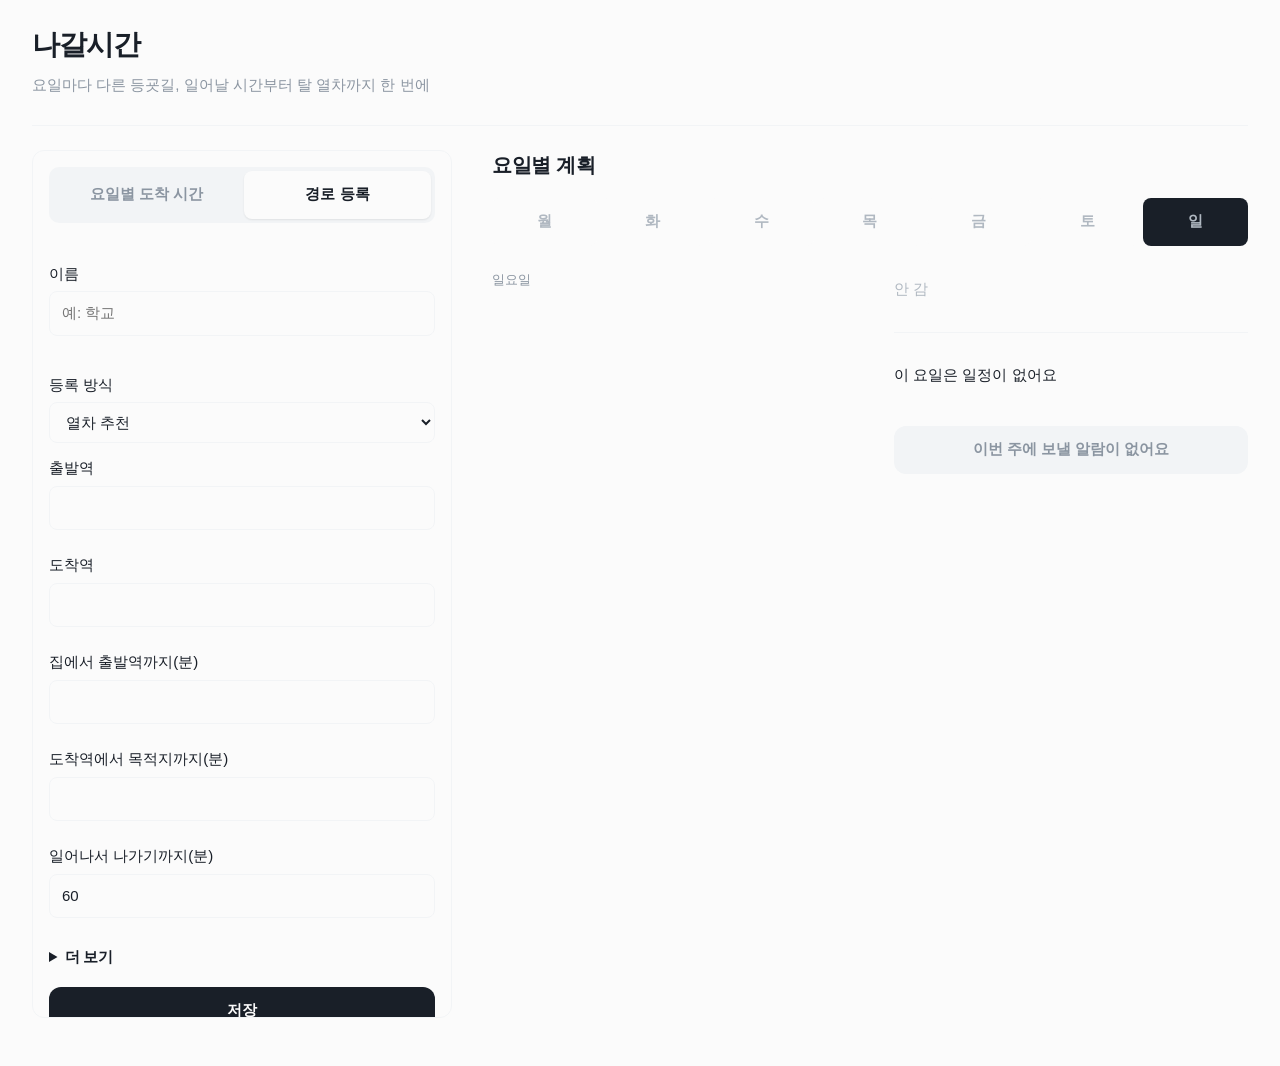
==== commit 9f0ab11d: "fix: 2호선 평일 지선·자정 넘김 데이터 보완, 원본 시각 오타 자동 정리, 최종 점검 문서화" ====
--- a/index.html
+++ b/index.html
@@ -36,7 +36,7 @@
       <form id="route-form">
         <label>
           이름
-          <input id="route-name" name="name" type="text" placeholder="예: 학교">
+          <input id="route-name" name="name" type="text" maxlength="30" placeholder="예: 학교">
           <span class="field-error" id="name-error"></span>
         </label>
 
--- a/css/style.css
+++ b/css/style.css
@@ -1,3 +1,5 @@
+/* 나갈시간 화면 스타일: 색 변수와 공통 요소, 계획 화면과 설정 패널을 먼저 두고, 맨 아래에 화면 폭별 조정(899px 이하, 600px 이하)을 둡니다. */
+
 :root {
   --text: #191f28;
   --muted: #8b95a1;
@@ -13,28 +15,6 @@
   box-sizing: border-box;
 }
 
-body {
-  margin: 0;
-  background: var(--white);
-  color: var(--text);
-  font-family: -apple-system, "Apple SD Gothic Neo", "Malgun Gothic", sans-serif;
-  font-size: 15px;
-  line-height: 1.5;
-}
-
-main {
-  display: grid;
-  gap: 0;
-  margin: 0 auto;
-  max-width: 1040px;
-  padding: 32px 20px 64px;
-}
-
-.app-header {
-  border-bottom: 1px solid var(--line);
-  padding: 0 0 28px;
-}
-
 .app-header h1 {
   font-size: 28px;
   letter-spacing: -0.04em;
@@ -44,10 +24,6 @@
 .app-header p,
 small {
   color: var(--muted);
-}
-
-.app-header p {
-  margin: 8px 0 0;
 }
 
 section {
@@ -114,18 +90,10 @@
   margin: 8px 0;
 }
 
-.key-times {
-  display: flex;
-  gap: 28px;
-  margin: 0 0 24px;
-}
-
 .key-time {
   font-variant-numeric: tabular-nums;
   font-size: 32px;
   font-weight: 600;
-  letter-spacing: -0.04em;
-  line-height: 1.2;
 }
 
 .key-time.accent,
@@ -223,17 +191,6 @@
   font-weight: 600;
 }
 
-.trip-option {
-  align-items: center;
-  display: flex;
-  gap: 10px;
-  margin: 12px 0;
-}
-
-.trip-option input {
-  accent-color: var(--accent);
-}
-
 .trip-option-text {
   display: flex;
   flex: 1;
@@ -250,22 +207,8 @@
   color: #d97706;
 }
 
-.trip-option-kind {
-  color: var(--muted);
-  white-space: nowrap;
-}
-
 .trip-option-kind.recommended {
   font-weight: 600;
-}
-
-.status-badge {
-  color: var(--danger);
-  font-weight: 500;
-}
-
-.status-badge.prev-day {
-  color: var(--muted);
 }
 
 #alarm-list {
@@ -361,14 +304,6 @@
   padding: 24px 0;
 }
 
-#week-registration summary,
-#route-registration summary {
-  cursor: pointer;
-  font-size: 18px;
-  font-weight: 600;
-  list-style-position: outside;
-}
-
 #week-registration section {
   border-bottom: 0;
   padding: 20px 0 0;
@@ -401,10 +336,6 @@
   margin: 0;
 }
 
-#routes-list p {
-  color: var(--muted);
-}
-
 .route-actions {
   display: flex;
   gap: 8px;
@@ -415,42 +346,6 @@
   padding: 8px 14px;
 }
 
-@media (max-width: 899px) {
-  main {
-    padding: 24px 16px 48px;
-  }
-
-}
-
-@media (max-width: 600px) {
-  main {
-    padding: 20px 14px 40px;
-  }
-
-  section {
-    padding: 24px 0;
-  }
-
-  .key-times {
-    gap: 20px;
-  }
-
-  .key-time {
-    font-size: 32px;
-  }
-
-  .trip-option-text {
-    align-items: flex-start;
-    flex-direction: column;
-    gap: 0;
-  }
-
-  .week-row {
-    grid-template-columns: 1fr;
-  }
-}
-
-/* 선택한 요일만 표시하는 계획 화면 */
 #day-tabs {
   display: grid;
   gap: 4px;
@@ -479,9 +374,6 @@
 
 #selected-plan {
   display: grid;
-  gap: 32px 48px;
-  grid-template-columns: minmax(0, 1fr) minmax(0, 1fr);
-  min-width: 0;
 }
 
 #selected-plan > .plan-card {
@@ -492,10 +384,6 @@
 .selected-plan-choices {
   min-width: 0;
   word-break: keep-all;
-}
-
-.selected-plan-main {
-  grid-column: 1;
 }
 
 .selected-plan-choices {
@@ -518,9 +406,6 @@
 
 #selected-plan > #alarm-list {
   border-bottom: 0;
-  grid-column: 2;
-  grid-row: 2;
-  min-width: 0;
   padding: 0;
 }
 
@@ -535,43 +420,21 @@
   word-break: keep-all;
 }
 
-@media (max-width: 899px) {
-  #selected-plan {
-    display: block;
-  }
-
-  #selected-plan > .plan-card {
-    display: block;
-  }
-
-  .selected-plan-choices {
-    margin-top: 24px;
-  }
-
-  #selected-plan > #alarm-list {
-    border-bottom: 1px solid var(--line);
-    margin-top: 24px;
-    padding-bottom: 18px;
-  }
-
-  #selected-plan > #download-ics {
-    margin-top: 20px;
-  }
-}
-
-/* 전체 레이아웃: 제목, 왼쪽 설정 패널, 오른쪽 계획 */
 main {
+  display: grid;
+  gap: 0;
+  margin: 0 auto;
   max-width: 1440px;
   padding: 24px 32px 48px;
   grid-template-columns: 420px minmax(0, 1fr);
-  grid-template-areas:
-    "header header"
-    "panel plan";
+  grid-template-areas: "header header" "panel plan";
   column-gap: 40px;
   align-items: start;
 }
 
 .app-header {
+  border-bottom: 1px solid var(--line);
+  padding: 0 0 28px;
   grid-area: header;
 }
 
@@ -650,40 +513,34 @@
 }
 
 #selected-plan {
+  gap: 32px 48px;
+  grid-template-columns: minmax(0, 1fr) minmax(0, 1fr);
+  min-width: 0;
   grid-template-rows: auto auto 1fr;
   row-gap: 24px;
   align-items: start;
 }
 
 .selected-plan-main {
+  grid-column: 1;
   grid-row: 1 / span 3;
 }
 
 #selected-plan > #alarm-list {
+  grid-column: 2;
+  grid-row: 2;
+  min-width: 0;
   border-top: 1px solid var(--line);
   padding-top: 16px;
 }
 
-@media (max-width: 899px) {
-  main {
-    grid-template-columns: minmax(0, 1fr);
-    grid-template-areas:
-      "header"
-      "plan"
-      "panel";
-    padding: 20px 16px 40px;
-  }
-
-  .side-panel {
-    position: static;
-    max-height: none;
-    overflow: visible;
-    margin-top: 0;
-  }
-}
-
-/* 휴대폰 화면 보완: 한글 줄바꿈, 열차 후보, 보조 버튼, 더 보기 */
 body {
+  margin: 0;
+  background: var(--white);
+  color: var(--text);
+  font-family: -apple-system, "Apple SD Gothic Neo", "Malgun Gothic", sans-serif;
+  font-size: 15px;
+  line-height: 1.5;
   word-break: keep-all;
   overflow-wrap: break-word;
 }
@@ -708,6 +565,7 @@
 }
 
 .trip-option input {
+  accent-color: var(--accent);
   height: 18px;
   margin: 0;
   width: 18px;
@@ -733,6 +591,8 @@
 }
 
 .trip-option-kind {
+  color: var(--muted);
+  white-space: nowrap;
   font-size: 13px;
   text-align: right;
 }
@@ -778,6 +638,8 @@
 
 #week-registration summary,
 #route-registration summary {
+  cursor: pointer;
+  font-weight: 600;
   color: var(--text);
   font-size: 15px;
   list-style-position: inside;
@@ -789,31 +651,22 @@
 }
 
 #routes-list p {
+  color: var(--muted);
   font-size: 14px;
   margin: 4px 0 10px;
 }
 
-@media (max-width: 600px) {
-  .app-header h1 {
-    font-size: 24px;
-  }
-
-  .key-time {
-    font-size: 28px;
-  }
-
-  .trip-option {
-    gap: 10px;
-  }
-}
-
 .key-time {
+  letter-spacing: -0.04em;
+  line-height: 1.2;
   display: grid;
   gap: 4px;
   margin: 0;
 }
 
 .key-times {
+  display: flex;
+  margin: 0 0 24px;
   gap: 40px;
 }
 
@@ -825,10 +678,197 @@
 }
 
 .app-header p {
+  margin: 8px 0 0;
   text-wrap: balance;
 }
 
+.route-actions button:disabled {
+  cursor: not-allowed;
+  opacity: 0.4;
+}
+
+.time-bar-wrap {
+  border-top: 1px solid var(--line);
+  margin: 0 0 8px;
+  padding-top: 20px;
+}
+
+.time-bar-title {
+  color: var(--muted);
+  font-size: 13px;
+  margin: 0 0 6px;
+}
+
+.time-bar-head {
+  color: var(--muted);
+  font-size: 14px;
+  margin: 0 0 10px;
+}
+
+.time-bar-head strong {
+  color: var(--text);
+  font-size: 20px;
+  font-weight: 600;
+  margin-right: 6px;
+}
+
+.time-bar,
+.time-bar-labels {
+  display: flex;
+  gap: 3px;
+}
+
+.time-bar {
+  border-radius: 999px;
+  height: 26px;
+  overflow: hidden;
+}
+
+.time-bar-part {
+  align-items: center;
+  background: var(--line);
+  color: var(--muted);
+  display: flex;
+  flex-basis: 0;
+  font-size: 12px;
+  font-variant-numeric: tabular-nums;
+  font-weight: 600;
+  justify-content: center;
+  min-width: 30px;
+  overflow: hidden;
+  white-space: nowrap;
+}
+
+.time-bar-part.train {
+  background: var(--line-color);
+  color: #fff;
+}
+
+.time-bar-part.wait {
+  background: repeating-linear-gradient(135deg, var(--line) 0 4px, #e5e8eb 4px 8px);
+}
+
+.time-bar-labels {
+  margin-top: 6px;
+}
+
+.time-bar-label {
+  color: var(--line-color);
+  flex-basis: 0;
+  font-size: 12px;
+  font-weight: 600;
+  min-width: 30px;
+  overflow: hidden;
+  text-align: center;
+  white-space: nowrap;
+}
+
+.time-bar-label.walk,
+.time-bar-label.wait {
+  color: var(--dim);
+  font-weight: 500;
+}
+
+.time-bar-part.prep {
+  background: #dce8f7;
+  color: var(--accent);
+}
+
+.time-bar-label.prep {
+  color: var(--accent);
+}
+
+.time-bar-part.slack {
+  background: var(--white);
+  border: 1px dashed var(--dim);
+  border-radius: 0 999px 999px 0;
+  color: var(--muted);
+}
+
+.time-bar-label.slack {
+  color: var(--dim);
+  font-weight: 500;
+}
+
+.time-bar-label.train {
+  overflow: visible;
+  position: relative;
+  z-index: 1;
+}
+
+.time-bar-label.walk,
+.time-bar-label.wait,
+.time-bar-label.slack {
+  visibility: hidden;
+}
+
+.time-bar-legend {
+  color: var(--dim);
+  font-size: 12px;
+  margin: 6px 0 0;
+}
+
+.time-bar-late {
+  color: var(--danger);
+  font-weight: 600;
+}
+
+/* 태블릿·휴대폰 (899px 이하): 한 줄로 쌓기 */
+@media (max-width: 899px) {
+  #selected-plan {
+    display: block;
+  }
+
+  #selected-plan > .plan-card {
+    display: block;
+  }
+
+  .selected-plan-choices {
+    margin-top: 24px;
+  }
+
+  #selected-plan > #alarm-list {
+    border-bottom: 1px solid var(--line);
+    margin-top: 24px;
+    padding-bottom: 18px;
+  }
+
+  #selected-plan > #download-ics {
+    margin-top: 20px;
+  }
+
+  main {
+    grid-template-columns: minmax(0, 1fr);
+    grid-template-areas: "header" "plan" "panel";
+    padding: 20px 16px 40px;
+  }
+
+  .side-panel {
+    position: static;
+    max-height: none;
+    overflow: visible;
+    margin-top: 0;
+  }
+}
+
+/* 휴대폰 (600px 이하): 글자·간격 줄이기 */
 @media (max-width: 600px) {
+  section {
+    padding: 24px 0;
+  }
+
+  .app-header h1 {
+    font-size: 24px;
+  }
+
+  .key-time {
+    font-size: 28px;
+  }
+
+  .trip-option {
+    gap: 10px;
+  }
+
   .key-times {
     gap: 40px;
   }
@@ -836,4 +876,8 @@
   .side-panel .week-row {
     grid-template-columns: minmax(0, 1fr) 132px;
   }
-}
+
+  .time-bar-label {
+    font-size: 11px;
+  }
+}
